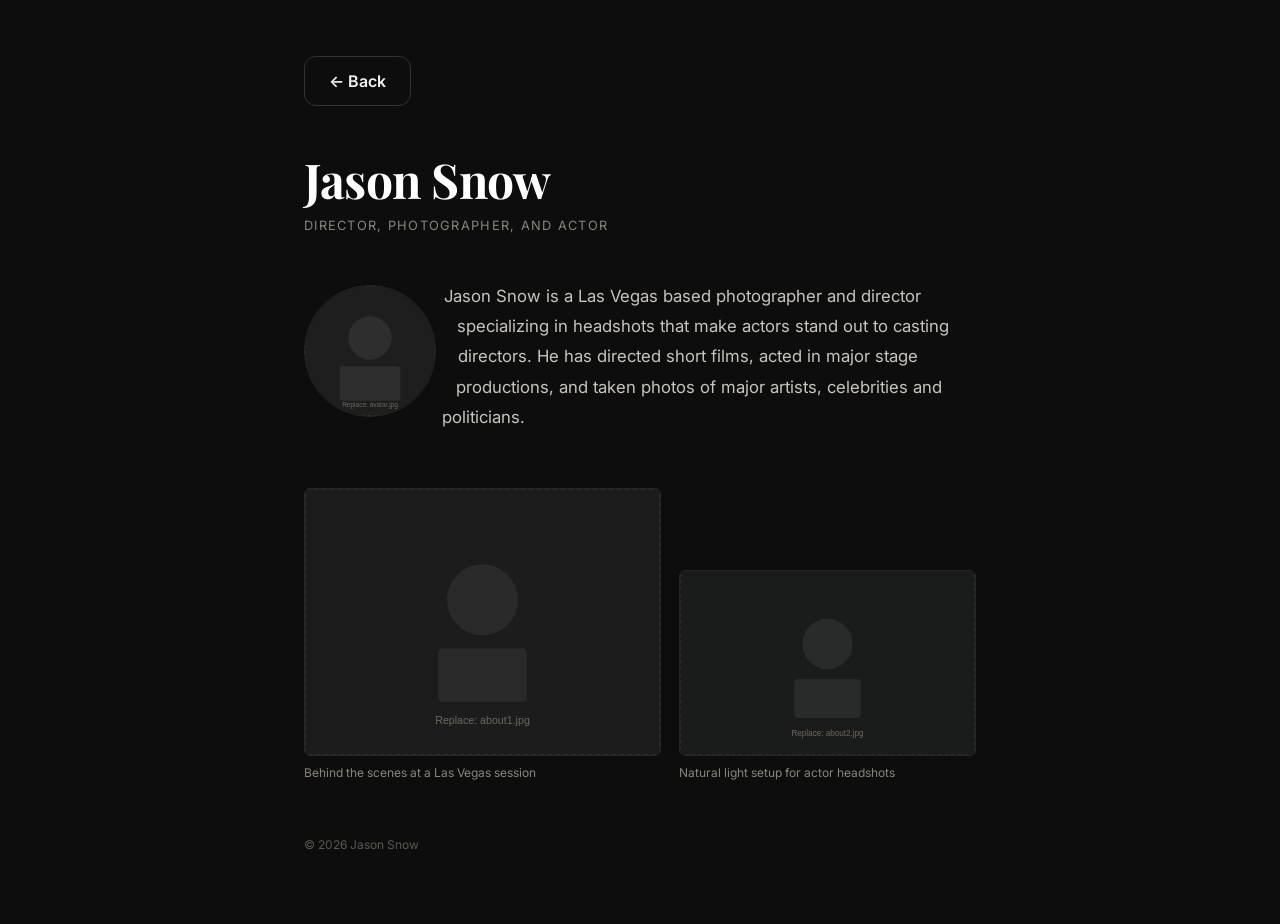
==== about.html @ 09e957f3 "Update bio copy" ====
<!DOCTYPE html>
<html lang="en">
<head>
<meta charset="UTF-8">
<meta name="viewport" content="width=device-width, initial-scale=1.0">
<title>About Jason — Las Vegas Headshot Photographer</title>
<meta name="description" content="Meet Jason Snow, a Las Vegas headshot photographer working with actors, models, and creatives. See sample work and book an actor headshot session in Las Vegas, NV.">
<meta name="keywords" content="Las Vegas headshot photographer, actor headshots Las Vegas, headshot photography Las Vegas, professional headshots Las Vegas, actor headshots Nevada, personal branding photographer Las Vegas">
<link rel="preconnect" href="https://fonts.googleapis.com">
<link rel="preconnect" href="https://fonts.gstatic.com" crossorigin>
<link href="https://fonts.googleapis.com/css2?family=Inter:wght@400;600;700;800&family=Playfair+Display:ital,wght@0,600;0,700;0,800;1,600&display=swap" rel="stylesheet">
<link rel="stylesheet" href="style.css">
</head>
<body class="about-page">

<div class="flash-overlay" id="flash-overlay"></div>
<script>
  if (sessionStorage.getItem('flashed')) {
    document.getElementById('flash-overlay').remove();
  } else {
    sessionStorage.setItem('flashed', '1');
  }
</script>

<div class="about-wrap">

  <a class="btn back-btn" href="index.html">&larr; Back</a>

  <header class="about-header">
    <h1>Jason Snow</h1>
    <p class="about-tagline">Director, Photographer, and Actor</p>
  </header>

  <!-- AVATAR + BIO: replace photos/avatar.svg with a real headshot, and swap the placeholder paragraph below.
       The avatar floats, so the bio text wraps around it. -->
  <section class="about-intro">
    <div class="avatar">
      <img src="photos/avatar.svg" alt="Jason Snow, Las Vegas photographer, director, and actor">
    </div>
    <p class="about-bio-text">
      Jason Snow is a Las Vegas based photographer and director specializing in headshots
      that make actors stand out to casting directors. He has directed short films, acted in
      major stage productions, and taken photos of major artists, celebrities and politicians.
    </p>
  </section>

  <!-- GALLERY: replace the two src attributes below with real photos (drop them in the /photos folder).
       Keep the alt text and caption descriptive — both help image search. -->
  <section class="about-gallery">
    <figure class="about-photo photo-a">
      <div class="about-photo-frame"><img src="photos/about1.svg" alt="Behind the scenes at a Las Vegas headshot session"></div>
      <figcaption class="about-caption">Behind the scenes at a Las Vegas session</figcaption>
    </figure>
    <figure class="about-photo photo-b">
      <div class="about-photo-frame"><img src="photos/about2.svg" alt="Natural light setup used for Las Vegas actor headshots"></div>
      <figcaption class="about-caption">Natural light setup for actor headshots</figcaption>
    </figure>
  </section>

  <footer class="about-footer">
    <p>&copy; <span id="year"></span> Jason Snow</p>
  </footer>

</div>

<script src="protect-images.js"></script>
<script>
  document.getElementById('year').textContent = new Date().getFullYear();
</script>
</body>
</html>
---- style.css ----
* {
  box-sizing: border-box;
}

.flash-overlay {
  position: fixed;
  inset: 0;
  background: #ffffff;
  z-index: 9999;
  pointer-events: none;
  animation: camera-flash 0.7s ease-out forwards;
}

@keyframes camera-flash {
  0% { opacity: 1; }
  12% { opacity: 1; }
  100% { opacity: 0; }
}

@media (prefers-reduced-motion: reduce) {
  .flash-overlay {
    display: none;
  }
}

@keyframes fade-slide-up {
  from { opacity: 0; transform: translateY(18px); }
  to { opacity: 1; transform: translateY(0); }
}

.lightbox {
  position: fixed;
  inset: 0;
  z-index: 9000;
  background: #0a0a0a;
  display: none;
  align-items: center;
  justify-content: center;
  padding: 88px 20px 32px;
}

.lightbox.open {
  display: flex;
  animation: lightbox-in 0.25s ease-out both;
}

@keyframes lightbox-in {
  from { opacity: 0; }
  to { opacity: 1; }
}

.lightbox-figure {
  margin: 0;
  display: flex;
  flex-direction: column;
  align-items: center;
  gap: 14px;
  max-height: 100%;
  min-height: 0;
}

.lightbox-img {
  min-height: 0;
  max-width: 100%;
  object-fit: contain;
  border-radius: 8px;
}

.lightbox-caption {
  flex: 0 0 auto;
  font-size: 0.85rem;
  letter-spacing: 0.04em;
  color: #8a8579;
  text-align: center;
}

.lightbox-close {
  position: absolute;
  top: 24px;
  left: 24px;
  padding: 14px 24px;
  font-family: inherit;
  font-size: 1rem;
  font-weight: 600;
  color: #f5f3f0;
  background: #1e1e1e;
  border: 1px solid #3d3d3d;
  border-radius: 12px;
  cursor: pointer;
  transition: background 0.2s ease, border-color 0.2s ease;
}

.lightbox-close:hover {
  background: #2a2a2a;
  border-color: #555555;
}

body.lightbox-open {
  overflow: hidden;
}

.card,
.about-wrap {
  animation: fade-slide-up 0.6s ease-out both;
}

.back-btn {
  animation: fade-slide-up 0.5s ease-out both;
  animation-delay: 0.06s;
}

.header h1,
.about-header h1 {
  animation: fade-slide-up 0.55s ease-out both;
  animation-delay: 0.12s;
}

.tagline,
.about-tagline {
  animation: fade-slide-up 0.55s ease-out both;
  animation-delay: 0.18s;
}

.photos,
.about-intro {
  animation: fade-slide-up 0.55s ease-out both;
  animation-delay: 0.26s;
}

.about-gallery {
  animation: fade-slide-up 0.55s ease-out both;
  animation-delay: 0.34s;
}

.links .btn {
  animation: fade-slide-up 0.5s ease-out both;
}

.links .btn:nth-child(1) { animation-delay: 0.34s; }
.links .btn:nth-child(2) { animation-delay: 0.4s; }
.links .btn:nth-child(3) { animation-delay: 0.46s; }

/* .btn-primary already has its own infinite marquee-glow pulse (defined below);
   combine it with the entrance animation here so one doesn't clobber the other. */
.links .btn.btn-primary {
  animation: fade-slide-up 0.5s ease-out 0.34s both, marquee-glow 3s ease-in-out 0.34s infinite;
}

@media (prefers-reduced-motion: reduce) {
  .card,
  .about-wrap,
  .back-btn,
  .header h1,
  .about-header h1,
  .tagline,
  .about-tagline,
  .photos,
  .about-intro,
  .about-gallery,
  .links .btn {
    animation: none;
  }

  .links .btn.btn-primary {
    animation: marquee-glow 3s ease-in-out infinite;
  }
}

body {
  margin: 0;
  min-height: 100vh;
  display: flex;
  align-items: center;
  justify-content: center;
  padding: 32px 16px;
  background: #0d0d0d;
  font-family: "Inter", -apple-system, BlinkMacSystemFont, "Segoe UI", Helvetica, Arial, sans-serif;
  color: #f5f3f0;
}

.card {
  width: 100%;
  max-width: 420px;
  background: #161616;
  border: 1px solid #262626;
  border-radius: 20px;
  padding: 44px 28px 32px;
  box-shadow: 0 30px 70px rgba(0,0,0,0.55);
}

.header {
  text-align: center;
  margin-bottom: 26px;
}

.header h1 {
  margin: 0 0 10px;
  font-family: "Playfair Display", Georgia, "Times New Roman", serif;
  font-size: 2.1rem;
  font-weight: 700;
  line-height: 1.12;
  letter-spacing: -0.01em;
  color: #ffffff;
}

.tagline {
  margin: 0;
  font-size: 0.82rem;
  letter-spacing: 0.08em;
  text-transform: uppercase;
  color: #8a8579;
}

.photos {
  overflow: hidden;
  margin-bottom: 30px;
  cursor: grab;
  touch-action: pan-y;
}

.photos.dragging {
  cursor: grabbing;
}

.photo-track {
  display: flex;
  gap: 10px;
  will-change: transform;
}

.photo-track.settling {
  transition: transform 0.3s cubic-bezier(0.22, 1, 0.36, 1);
}

.bio {
  margin-bottom: 30px;
}

.bio p {
  margin: 0;
  font-size: 0.95rem;
  line-height: 1.6;
  color: #c9c5bc;
}

.photo {
  flex: 0 0 calc((100% - 20px) / 3);
  aspect-ratio: 4 / 5;
  overflow: hidden;
  border-radius: 12px;
  border: 1px solid #262626;
}

.photo img {
  width: 100%;
  height: 100%;
  object-fit: cover;
  display: block;
}

.photo img,
.about-photo img,
.avatar img,
.lightbox-img {
  touch-action: pan-y;
  -webkit-user-select: none;
  user-select: none;
  -webkit-user-drag: none;
  -webkit-touch-callout: none;
}

.links {
  display: flex;
  flex-direction: column;
  gap: 12px;
}

.btn-text.copied .btn-text-label {
  color: #7fd1a3;
}

.btn {
  display: block;
  text-align: center;
  padding: 16px 20px;
  border-radius: 12px;
  text-decoration: none;
  font-weight: 600;
  font-size: 1rem;
  background: transparent;
  color: #f5f3f0;
  border: 1px solid #333333;
  transition: transform 0.08s ease, background 0.2s ease, border-color 0.2s ease;
}

.btn:hover {
  border-color: #4a4a4a;
  background: #1e1e1e;
}

.btn:active {
  transform: scale(0.98);
}

.btn-primary {
  background: #b3202f;
  border-color: #b3202f;
  color: #ffffff;
  animation: marquee-glow 3s ease-in-out infinite;
}

.btn-primary:hover {
  background: #c8283a;
  border-color: #c8283a;
}

@keyframes marquee-glow {
  0%, 100% { box-shadow: 0 0 16px rgba(255, 209, 102, 0.15), 0 0 0 rgba(0,0,0,0); }
  50% { box-shadow: 0 0 30px rgba(255, 209, 102, 0.4), 0 0 60px rgba(179, 32, 47, 0.25); }
}

.sparkle-wrap {
  position: relative;
  overflow: hidden;
}

.btn-label {
  position: relative;
  z-index: 1;
  font-weight: 800;
  letter-spacing: 0.015em;
  background-image: linear-gradient(100deg, #f0b90b 30%, #fff8dc 48%, #f0b90b 66%);
  background-size: 220% auto;
  background-position: 200% center;
  background-clip: text;
  -webkit-background-clip: text;
  -webkit-text-fill-color: transparent;
  /* Stroke is painted under the gold fill so the outline reads as a thin
     white edge instead of eating into the letterforms. */
  -webkit-text-stroke: 0.6px rgba(255, 255, 255, 0.9);
  paint-order: stroke fill;
  text-shadow: 0 1px 2px rgba(0, 0, 0, 0.3);
  animation: gold-shine 4.5s ease-in-out infinite;
}

@keyframes gold-shine {
  0% { background-position: 200% center; }
  40% { background-position: -20% center; }
  100% { background-position: -20% center; }
}

.sparkle {
  position: absolute;
  width: 14px;
  height: 14px;
  fill: #ffd166;
  pointer-events: none;
  opacity: 0;
  filter: drop-shadow(0 0 3px rgba(255, 209, 102, 0.95)) drop-shadow(0 0 7px rgba(255, 209, 102, 0.55));
}

.sparkle.silver {
  fill: #f2f2f2;
  filter: drop-shadow(0 0 3px rgba(242, 242, 242, 0.95)) drop-shadow(0 0 7px rgba(242, 242, 242, 0.5));
}

.sp-twinkle {
  animation: sparkle-twinkle 2.4s ease-in-out infinite;
}

.sw1 { top: 12%; left: 29%; width: 9px; height: 9px; animation-delay: 0.3s; }
.sw2 { top: 80%; left: 34%; width: 8px; height: 8px; animation-delay: 1.2s; }
.sw3 { top: 18%; left: 67%; width: 10px; height: 10px; animation-delay: 2s; }
.sw4 { top: 78%; left: 62%; width: 8px; height: 8px; animation-delay: 0.8s; }
.sw5 { top: 48%; left: 21%; width: 8px; height: 8px; animation-delay: 1.6s; }
.sw6 { top: 46%; left: 79%; width: 9px; height: 9px; animation-delay: 2.4s; }

@keyframes sparkle-twinkle {
  0%, 100% { opacity: 0; transform: scale(0.3) rotate(0deg); }
  50% { opacity: 1; transform: scale(1) rotate(90deg); }
}

.footer {
  text-align: center;
  margin-top: 28px;
}

.footer p {
  margin: 0;
  font-size: 0.75rem;
  color: #5c584f;
}

/* --- About page: editorial layout, distinct from the card/link-hub home page --- */

body.about-page {
  display: block;
  padding: 0;
}

.about-wrap {
  max-width: 720px;
  margin: 0 auto;
  padding: 56px 24px 72px;
}

.back-btn {
  display: inline-block;
  width: auto;
  margin-bottom: 48px;
  padding: 14px 24px;
}

.about-header {
  margin-bottom: 48px;
}

.about-header h1 {
  margin: 0 0 12px;
  font-family: "Playfair Display", Georgia, "Times New Roman", serif;
  font-size: 3rem;
  font-weight: 700;
  line-height: 1.08;
  letter-spacing: -0.01em;
  color: #ffffff;
}

.about-tagline {
  margin: 0;
  font-size: 0.8rem;
  letter-spacing: 0.1em;
  text-transform: uppercase;
  color: #8a8579;
}

.about-intro {
  margin-bottom: 56px;
}

/* Float rather than flex so the bio copy wraps around the portrait. */
.avatar {
  float: left;
  width: 132px;
  height: 132px;
  margin: 4px 24px 12px 0;
  border-radius: 50%;
  overflow: hidden;
  border: 1px solid #262626;
  shape-outside: circle(50%);
}

.about-intro::after {
  content: "";
  display: block;
  clear: both;
}

.avatar img {
  width: 100%;
  height: 100%;
  object-fit: cover;
  display: block;
}

.about-bio-text {
  margin: 0;
  font-size: 1.05rem;
  line-height: 1.8;
  color: #c9c5bc;
}

.about-gallery {
  display: grid;
  grid-template-columns: 1.2fr 1fr;
  gap: 18px;
  margin-bottom: 56px;
  align-items: end;
}

.about-photo {
  margin: 0;
}

.about-photo-frame {
  overflow: hidden;
  border-radius: 6px;
  border: 1px solid #262626;
}

.about-photo.photo-a .about-photo-frame {
  aspect-ratio: 4 / 3;
}

.about-photo.photo-b .about-photo-frame {
  aspect-ratio: 16 / 10;
}

.about-caption {
  margin-top: 9px;
  font-size: 0.75rem;
  line-height: 1.4;
  color: #8a8579;
}

.about-photo img {
  width: 100%;
  height: 100%;
  object-fit: cover;
  display: block;
}

.about-footer p {
  margin: 0;
  font-size: 0.75rem;
  color: #5c584f;
}

/* Stack the gallery and let each photo run full width rather than holding a
   two-column grid on narrow screens. */
@media (max-width: 700px) {
  .about-gallery {
    display: flex;
    flex-direction: column;
    gap: 28px;
  }

  .about-photo.photo-a .about-photo-frame,
  .about-photo.photo-b .about-photo-frame {
    aspect-ratio: 3 / 2;
  }
}

@media (max-width: 480px) {
  .avatar {
    width: 104px;
    height: 104px;
    margin: 2px 18px 8px 0;
  }

  .about-bio-text {
    font-size: 1rem;
  }
}
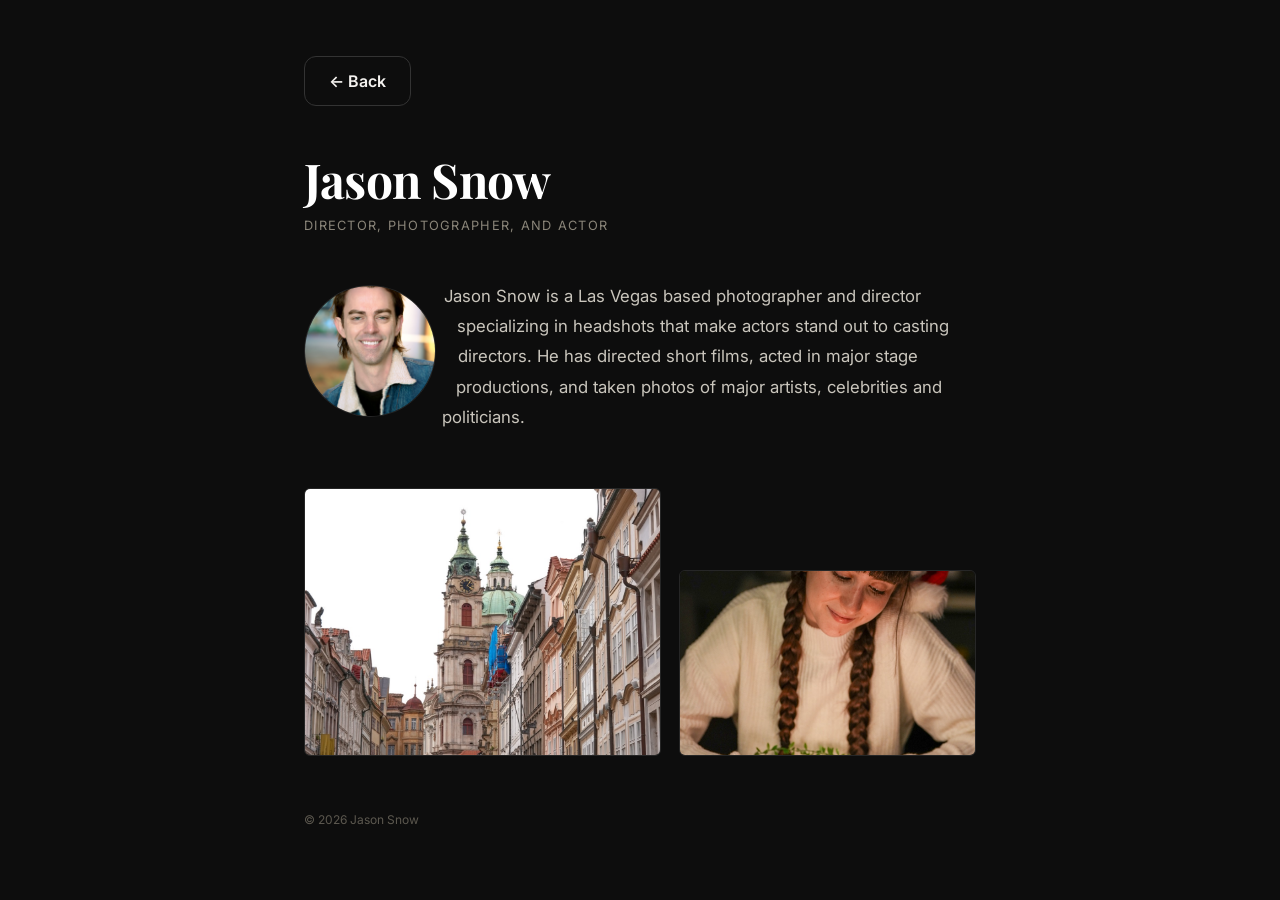
==== commit 5bc13495: "Add About page photos: real portrait + range examples; fix optimizer to never overwrite stored origi" ====
--- a/about.html
+++ b/about.html
@@ -35,7 +35,7 @@
        The avatar floats, so the bio text wraps around it. -->
   <section class="about-intro">
     <div class="avatar">
-      <img src="photos/avatar.svg" alt="Jason Snow, Las Vegas photographer, director, and actor">
+      <img src="photos/jason-snow-las-vegas-photographer.jpg" alt="Jason Snow, Las Vegas photographer, director, and actor">
     </div>
     <p class="about-bio-text">
       Jason Snow is a Las Vegas based photographer and director specializing in headshots
@@ -44,16 +44,14 @@
     </p>
   </section>
 
-  <!-- GALLERY: replace the two src attributes below with real photos (drop them in the /photos folder).
-       Keep the alt text and caption descriptive — both help image search. -->
+  <!-- GALLERY: shows range beyond headshots. Captions intentionally left blank —
+       add a <figcaption class="about-caption">...</figcaption> under either image if wanted. -->
   <section class="about-gallery">
     <figure class="about-photo photo-a">
-      <div class="about-photo-frame"><img src="photos/about1.svg" alt="Behind the scenes at a Las Vegas headshot session"></div>
-      <figcaption class="about-caption">Behind the scenes at a Las Vegas session</figcaption>
+      <div class="about-photo-frame"><img src="photos/travel-photography-prague-street.jpg" alt="Travel photography by Jason Snow, a street scene in Prague"></div>
     </figure>
     <figure class="about-photo photo-b">
-      <div class="about-photo-frame"><img src="photos/about2.svg" alt="Natural light setup used for Las Vegas actor headshots"></div>
-      <figcaption class="about-caption">Natural light setup for actor headshots</figcaption>
+      <div class="about-photo-frame"><img src="photos/lifestyle-product-photography.jpg" alt="Lifestyle and product photography by Jason Snow, holiday themed"></div>
     </figure>
   </section>
 
--- a/style.css
+++ b/style.css
@@ -209,6 +209,50 @@
   letter-spacing: 0.08em;
   text-transform: uppercase;
   color: #8a8579;
+}
+
+/* Small rotating quotes tucked under the tagline. Fixed height so swapping
+   between quotes of different lengths never shifts the layout below. */
+.testimonials {
+  position: relative;
+  height: 52px;
+  margin: -8px 0 24px;
+}
+
+.quote {
+  position: absolute;
+  inset: 0;
+  margin: 0;
+  display: flex;
+  flex-direction: column;
+  align-items: center;
+  justify-content: center;
+  gap: 5px;
+  text-align: center;
+  opacity: 0;
+  transition: opacity 0.7s ease;
+  pointer-events: none;
+}
+
+.quote.is-active {
+  opacity: 1;
+}
+
+.quote p {
+  margin: 0;
+  font-family: "Playfair Display", Georgia, serif;
+  font-style: italic;
+  font-size: 0.92rem;
+  line-height: 1.35;
+  color: #d8d3c8;
+}
+
+.quote cite {
+  font-style: normal;
+  font-size: 0.63rem;
+  letter-spacing: 0.14em;
+  text-transform: uppercase;
+  color: #7d7768;
 }
 
 .photos {
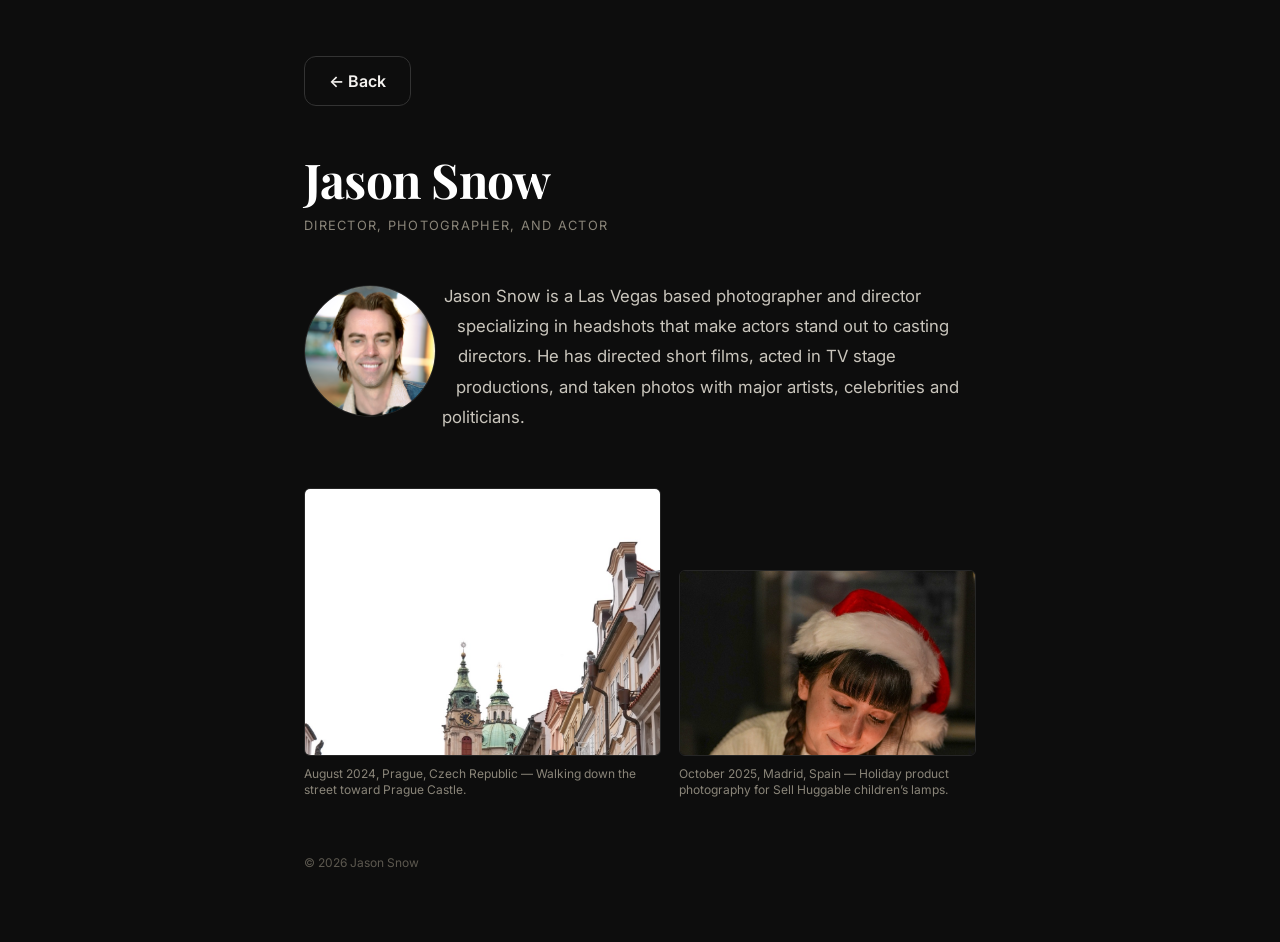
==== commit 8a68a1cb: "Update about.html Updated changes to the about me that needed to happen." ====
--- a/about.html
+++ b/about.html
@@ -3,17 +3,25 @@
 <head>
 <meta charset="UTF-8">
 <meta name="viewport" content="width=device-width, initial-scale=1.0">
+
 <title>About Jason — Las Vegas Headshot Photographer</title>
+
 <meta name="description" content="Meet Jason Snow, a Las Vegas headshot photographer working with actors, models, and creatives. See sample work and book an actor headshot session in Las Vegas, NV.">
+
 <meta name="keywords" content="Las Vegas headshot photographer, actor headshots Las Vegas, headshot photography Las Vegas, professional headshots Las Vegas, actor headshots Nevada, personal branding photographer Las Vegas">
+
 <link rel="preconnect" href="https://fonts.googleapis.com">
 <link rel="preconnect" href="https://fonts.gstatic.com" crossorigin>
+
 <link href="https://fonts.googleapis.com/css2?family=Inter:wght@400;600;700;800&family=Playfair+Display:ital,wght@0,600;0,700;0,800;1,600&display=swap" rel="stylesheet">
+
 <link rel="stylesheet" href="style.css">
 </head>
+
 <body class="about-page">
 
 <div class="flash-overlay" id="flash-overlay"></div>
+
 <script>
   if (sessionStorage.getItem('flashed')) {
     document.getElementById('flash-overlay').remove();
@@ -31,28 +39,72 @@
     <p class="about-tagline">Director, Photographer, and Actor</p>
   </header>
 
-  <!-- AVATAR + BIO: replace photos/avatar.svg with a real headshot, and swap the placeholder paragraph below.
-       The avatar floats, so the bio text wraps around it. -->
   <section class="about-intro">
+
     <div class="avatar">
-      <img src="photos/jason-snow-las-vegas-photographer.jpg" alt="Jason Snow, Las Vegas photographer, director, and actor">
+      <img
+        src="photos/jason-snow-las-vegas-photographer.jpg"
+        alt="Jason Snow, Las Vegas photographer, director, and actor"
+        style="width: 100%; height: 100%; object-fit: cover; object-position: center 15%;"
+      >
     </div>
+
     <p class="about-bio-text">
       Jason Snow is a Las Vegas based photographer and director specializing in headshots
       that make actors stand out to casting directors. He has directed short films, acted in
-      major stage productions, and taken photos of major artists, celebrities and politicians.
+      TV stage productions, and taken photos with major artists, celebrities and politicians.
     </p>
+
   </section>
 
-  <!-- GALLERY: shows range beyond headshots. Captions intentionally left blank —
-       add a <figcaption class="about-caption">...</figcaption> under either image if wanted. -->
   <section class="about-gallery">
-    <figure class="about-photo photo-a">
-      <div class="about-photo-frame"><img src="photos/travel-photography-prague-street.jpg" alt="Travel photography by Jason Snow, a street scene in Prague"></div>
+
+    <figure
+      class="about-photo photo-a"
+      style="height: auto !important; overflow: visible !important;"
+    >
+      <div
+        class="about-photo-frame"
+        style="height: auto !important;"
+      >
+        <img
+          src="photos/travel-photography-prague-street.jpg"
+          alt="Street photography in Prague, Czech Republic"
+          style="display: block; width: 100%; height: auto !important; object-fit: contain !important;"
+        >
+      </div>
+
+      <figcaption
+        class="about-caption"
+        style="display: block !important; visibility: visible !important; opacity: 1 !important; margin-top: 10px;"
+      >
+        August 2024, Prague, Czech Republic &mdash; Walking down the street toward Prague Castle.
+      </figcaption>
     </figure>
-    <figure class="about-photo photo-b">
-      <div class="about-photo-frame"><img src="photos/lifestyle-product-photography.jpg" alt="Lifestyle and product photography by Jason Snow, holiday themed"></div>
+
+    <figure
+      class="about-photo photo-b"
+      style="height: auto !important; overflow: visible !important;"
+    >
+      <div
+        class="about-photo-frame"
+        style="height: auto !important;"
+      >
+        <img
+          src="photos/lifestyle-product-photography.jpg"
+          alt="Lifestyle product photography for children's lamps"
+          style="display: block; width: 100%; height: auto !important; object-fit: contain !important;"
+        >
+      </div>
+
+      <figcaption
+        class="about-caption"
+        style="display: block !important; visibility: visible !important; opacity: 1 !important; margin-top: 10px;"
+      >
+        October 2025, Madrid, Spain &mdash; Holiday product photography for Sell Huggable children&rsquo;s lamps.
+      </figcaption>
     </figure>
+
   </section>
 
   <footer class="about-footer">
@@ -62,8 +114,10 @@
 </div>
 
 <script src="protect-images.js"></script>
+
 <script>
   document.getElementById('year').textContent = new Date().getFullYear();
 </script>
+
 </body>
 </html>
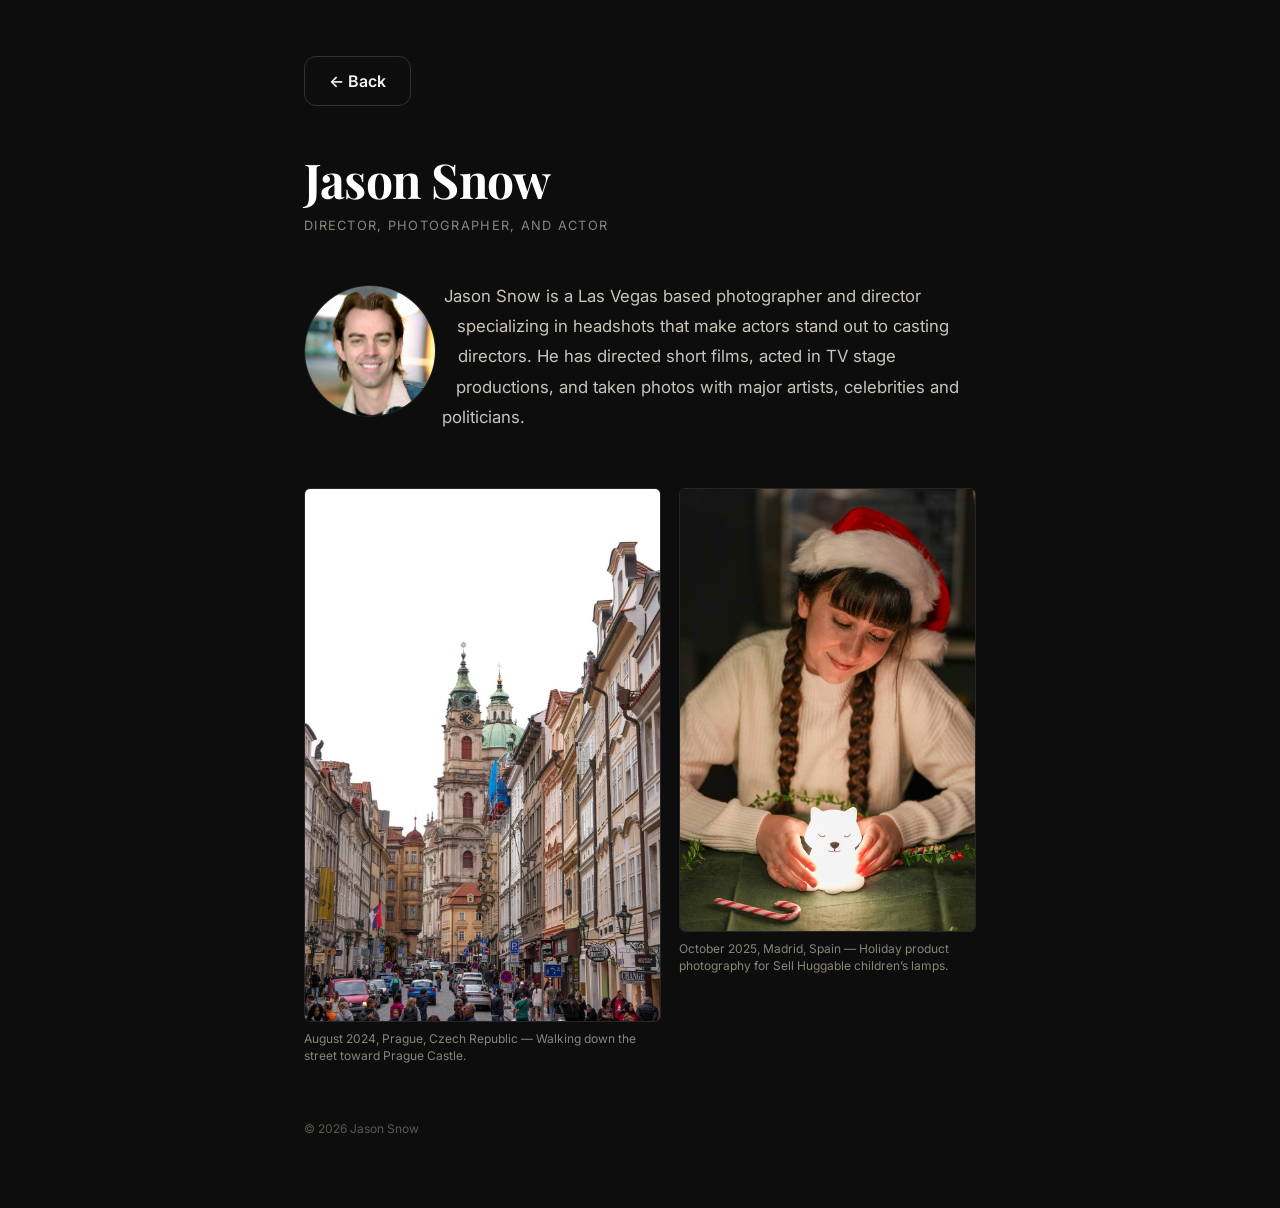
==== commit 0e1569f2: "Fix lightbox: was scoped to .card instead of the viewport due to a transformed ancestor; also update" ====
--- a/about.html
+++ b/about.html
@@ -42,11 +42,7 @@
   <section class="about-intro">
 
     <div class="avatar">
-      <img
-        src="photos/jason-snow-las-vegas-photographer.jpg"
-        alt="Jason Snow, Las Vegas photographer, director, and actor"
-        style="width: 100%; height: 100%; object-fit: cover; object-position: center 15%;"
-      >
+      <img src="photos/jason-snow-las-vegas-photographer.jpg" alt="Jason Snow, Las Vegas photographer, director, and actor">
     </div>
 
     <p class="about-bio-text">
@@ -59,50 +55,18 @@
 
   <section class="about-gallery">
 
-    <figure
-      class="about-photo photo-a"
-      style="height: auto !important; overflow: visible !important;"
-    >
-      <div
-        class="about-photo-frame"
-        style="height: auto !important;"
-      >
-        <img
-          src="photos/travel-photography-prague-street.jpg"
-          alt="Street photography in Prague, Czech Republic"
-          style="display: block; width: 100%; height: auto !important; object-fit: contain !important;"
-        >
+    <figure class="about-photo photo-a">
+      <div class="about-photo-frame">
+        <img src="photos/travel-photography-prague-street.jpg" alt="Street photography in Prague, Czech Republic">
       </div>
-
-      <figcaption
-        class="about-caption"
-        style="display: block !important; visibility: visible !important; opacity: 1 !important; margin-top: 10px;"
-      >
-        August 2024, Prague, Czech Republic &mdash; Walking down the street toward Prague Castle.
-      </figcaption>
+      <figcaption class="about-caption">August 2024, Prague, Czech Republic &mdash; Walking down the street toward Prague Castle.</figcaption>
     </figure>
 
-    <figure
-      class="about-photo photo-b"
-      style="height: auto !important; overflow: visible !important;"
-    >
-      <div
-        class="about-photo-frame"
-        style="height: auto !important;"
-      >
-        <img
-          src="photos/lifestyle-product-photography.jpg"
-          alt="Lifestyle product photography for children's lamps"
-          style="display: block; width: 100%; height: auto !important; object-fit: contain !important;"
-        >
+    <figure class="about-photo photo-b">
+      <div class="about-photo-frame">
+        <img src="photos/lifestyle-product-photography.jpg" alt="Lifestyle product photography for children's lamps">
       </div>
-
-      <figcaption
-        class="about-caption"
-        style="display: block !important; visibility: visible !important; opacity: 1 !important; margin-top: 10px;"
-      >
-        October 2025, Madrid, Spain &mdash; Holiday product photography for Sell Huggable children&rsquo;s lamps.
-      </figcaption>
+      <figcaption class="about-caption">October 2025, Madrid, Spain &mdash; Holiday product photography for Sell Huggable children&rsquo;s lamps.</figcaption>
     </figure>
 
   </section>
--- a/style.css
+++ b/style.css
@@ -28,25 +28,37 @@
   to { opacity: 1; transform: translateY(0); }
 }
 
+/* The lightbox itself is the scroll container — .lightbox-scroll centers its
+   content using min-height (not height), which is what lets a photo taller
+   than the viewport still scroll into view instead of being stuck centered
+   with its top half inaccessible (a classic flexbox-centering trap). */
 .lightbox {
   position: fixed;
   inset: 0;
   z-index: 9000;
   background: #0a0a0a;
   display: none;
-  align-items: center;
-  justify-content: center;
-  padding: 88px 20px 32px;
+  overflow-y: auto;
+  -webkit-overflow-scrolling: touch;
 }
 
 .lightbox.open {
-  display: flex;
+  display: block;
   animation: lightbox-in 0.25s ease-out both;
 }
 
 @keyframes lightbox-in {
   from { opacity: 0; }
   to { opacity: 1; }
+}
+
+.lightbox-scroll {
+  min-height: 100%;
+  display: flex;
+  align-items: center;
+  justify-content: center;
+  padding: 84px 20px 40px;
+  box-sizing: border-box;
 }
 
 .lightbox-figure {
@@ -55,19 +67,17 @@
   flex-direction: column;
   align-items: center;
   gap: 14px;
-  max-height: 100%;
-  min-height: 0;
 }
 
 .lightbox-img {
-  min-height: 0;
+  display: block;
   max-width: 100%;
+  max-height: calc(100vh - 140px);
   object-fit: contain;
   border-radius: 8px;
 }
 
 .lightbox-caption {
-  flex: 0 0 auto;
   font-size: 0.85rem;
   letter-spacing: 0.04em;
   color: #8a8579;
@@ -75,9 +85,10 @@
 }
 
 .lightbox-close {
-  position: absolute;
+  position: fixed;
   top: 24px;
   left: 24px;
+  z-index: 1;
   padding: 14px 24px;
   font-family: inherit;
   font-size: 1rem;
@@ -184,7 +195,7 @@
   background: #161616;
   border: 1px solid #262626;
   border-radius: 20px;
-  padding: 44px 28px 32px;
+  padding: 30px 28px 32px;
   box-shadow: 0 30px 70px rgba(0,0,0,0.55);
 }
 
@@ -503,6 +514,7 @@
   width: 100%;
   height: 100%;
   object-fit: cover;
+  object-position: center 15%;
   display: block;
 }
 
@@ -518,25 +530,20 @@
   grid-template-columns: 1.2fr 1fr;
   gap: 18px;
   margin-bottom: 56px;
-  align-items: end;
+  align-items: start;
 }
 
 .about-photo {
   margin: 0;
 }
 
+/* No forced aspect-ratio or object-fit:cover here on purpose — these are
+   portrait photos, and cropping them to a landscape box chopped off the
+   subject. Each image renders at its own natural proportions instead. */
 .about-photo-frame {
   overflow: hidden;
   border-radius: 6px;
   border: 1px solid #262626;
-}
-
-.about-photo.photo-a .about-photo-frame {
-  aspect-ratio: 4 / 3;
-}
-
-.about-photo.photo-b .about-photo-frame {
-  aspect-ratio: 16 / 10;
 }
 
 .about-caption {
@@ -547,10 +554,9 @@
 }
 
 .about-photo img {
+  display: block;
   width: 100%;
-  height: 100%;
-  object-fit: cover;
-  display: block;
+  height: auto;
 }
 
 .about-footer p {
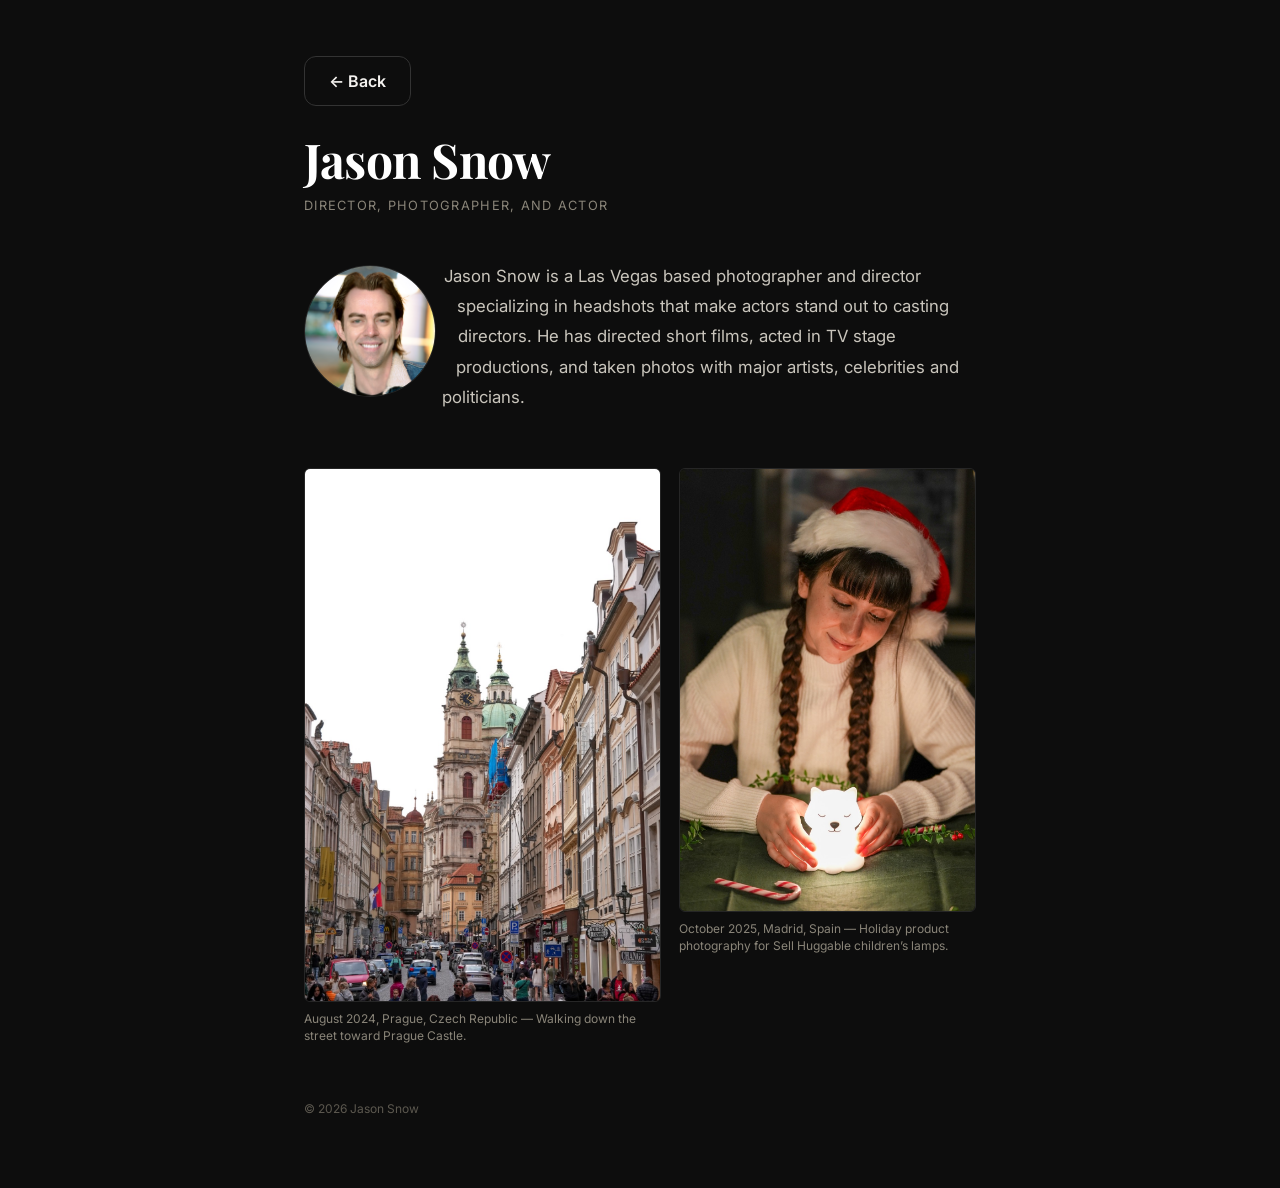
==== commit 634d429d: "SEO pass: sitemap, robots.txt, structured data, canonical tags, lazy-loading; slider edge fade; tigh" ====
--- a/about.html
+++ b/about.html
@@ -9,6 +9,24 @@
 <meta name="description" content="Meet Jason Snow, a Las Vegas headshot photographer working with actors, models, and creatives. See sample work and book an actor headshot session in Las Vegas, NV.">
 
 <meta name="keywords" content="Las Vegas headshot photographer, actor headshots Las Vegas, headshot photography Las Vegas, professional headshots Las Vegas, actor headshots Nevada, personal branding photographer Las Vegas">
+<link rel="canonical" href="https://realjsnow.com/about.html">
+
+<meta property="og:type" content="website">
+<meta property="og:url" content="https://realjsnow.com/about.html">
+<meta property="og:title" content="About Jason Snow — Las Vegas Headshot Photographer">
+<meta property="og:description" content="Meet Jason Snow, a Las Vegas headshot photographer working with actors, models, and creatives.">
+<meta property="og:image" content="https://realjsnow.com/photos/og-share-image.jpg">
+<meta property="og:image:width" content="1200">
+<meta property="og:image:height" content="798">
+<meta name="twitter:card" content="summary_large_image">
+<meta name="twitter:title" content="About Jason Snow — Las Vegas Headshot Photographer">
+<meta name="twitter:description" content="Meet Jason Snow, a Las Vegas headshot photographer working with actors, models, and creatives.">
+<meta name="twitter:image" content="https://realjsnow.com/photos/og-share-image.jpg">
+
+<link rel="icon" type="image/png" sizes="32x32" href="favicon-32.png">
+<link rel="icon" type="image/png" sizes="16x16" href="favicon-16.png">
+<link rel="icon" type="image/png" href="favicon.png">
+<link rel="apple-touch-icon" sizes="180x180" href="apple-touch-icon.png">
 
 <link rel="preconnect" href="https://fonts.googleapis.com">
 <link rel="preconnect" href="https://fonts.gstatic.com" crossorigin>
@@ -16,6 +34,26 @@
 <link href="https://fonts.googleapis.com/css2?family=Inter:wght@400;600;700;800&family=Playfair+Display:ital,wght@0,600;0,700;0,800;1,600&display=swap" rel="stylesheet">
 
 <link rel="stylesheet" href="style.css">
+
+<script type="application/ld+json">
+{
+  "@context": "https://schema.org",
+  "@type": "Person",
+  "name": "Jason Snow",
+  "url": "https://realjsnow.com/about.html",
+  "image": "https://realjsnow.com/photos/jason-snow-las-vegas-photographer.jpg",
+  "jobTitle": "Photographer",
+  "description": "Las Vegas based photographer and director specializing in headshots that make actors stand out to casting directors.",
+  "worksFor": {
+    "@type": "LocalBusiness",
+    "name": "Jason Snow Photography"
+  },
+  "homeLocation": {
+    "@type": "City",
+    "name": "Las Vegas"
+  }
+}
+</script>
 </head>
 
 <body class="about-page">
@@ -57,14 +95,14 @@
 
     <figure class="about-photo photo-a">
       <div class="about-photo-frame">
-        <img src="photos/travel-photography-prague-street.jpg" alt="Street photography in Prague, Czech Republic">
+        <img src="photos/travel-photography-prague-street.jpg" loading="lazy" decoding="async" alt="Street photography in Prague, Czech Republic">
       </div>
       <figcaption class="about-caption">August 2024, Prague, Czech Republic &mdash; Walking down the street toward Prague Castle.</figcaption>
     </figure>
 
     <figure class="about-photo photo-b">
       <div class="about-photo-frame">
-        <img src="photos/lifestyle-product-photography.jpg" alt="Lifestyle product photography for children's lamps">
+        <img src="photos/lifestyle-product-photography.jpg" loading="lazy" decoding="async" alt="Lifestyle product photography for children's lamps">
       </div>
       <figcaption class="about-caption">October 2025, Madrid, Spain &mdash; Holiday product photography for Sell Huggable children&rsquo;s lamps.</figcaption>
     </figure>
--- a/style.css
+++ b/style.css
@@ -106,6 +106,54 @@
   border-color: #555555;
 }
 
+.lightbox-nav {
+  position: fixed;
+  top: 50%;
+  transform: translateY(-50%);
+  z-index: 1;
+  width: 48px;
+  height: 48px;
+  display: flex;
+  align-items: center;
+  justify-content: center;
+  font-size: 1.1rem;
+  color: #f5f3f0;
+  background: #1e1e1e;
+  border: 1px solid #3d3d3d;
+  border-radius: 50%;
+  cursor: pointer;
+  transition: background 0.2s ease, border-color 0.2s ease;
+}
+
+.lightbox-nav:hover {
+  background: #2a2a2a;
+  border-color: #555555;
+}
+
+.lightbox-prev {
+  left: 16px;
+}
+
+.lightbox-next {
+  right: 16px;
+}
+
+@media (max-width: 560px) {
+  .lightbox-nav {
+    width: 40px;
+    height: 40px;
+    font-size: 0.95rem;
+  }
+
+  .lightbox-prev {
+    left: 8px;
+  }
+
+  .lightbox-next {
+    right: 8px;
+  }
+}
+
 body.lightbox-open {
   overflow: hidden;
 }
@@ -207,9 +255,9 @@
 .header h1 {
   margin: 0 0 10px;
   font-family: "Playfair Display", Georgia, "Times New Roman", serif;
-  font-size: 2.1rem;
+  font-size: clamp(1.55rem, 6.5vw, 2.1rem);
   font-weight: 700;
-  line-height: 1.12;
+  line-height: 1.15;
   letter-spacing: -0.01em;
   color: #ffffff;
 }
@@ -226,8 +274,8 @@
    between quotes of different lengths never shifts the layout below. */
 .testimonials {
   position: relative;
-  height: 52px;
-  margin: -8px 0 24px;
+  height: 72px;
+  margin: -8px 0 20px;
 }
 
 .quote {
@@ -253,17 +301,17 @@
   margin: 0;
   font-family: "Playfair Display", Georgia, serif;
   font-style: italic;
-  font-size: 0.92rem;
-  line-height: 1.35;
-  color: #d8d3c8;
+  font-size: 1rem;
+  line-height: 1.45;
+  color: #efece3;
 }
 
 .quote cite {
   font-style: normal;
-  font-size: 0.63rem;
+  font-size: 0.66rem;
   letter-spacing: 0.14em;
   text-transform: uppercase;
-  color: #7d7768;
+  color: #a49b87;
 }
 
 .photos {
@@ -271,6 +319,8 @@
   margin-bottom: 30px;
   cursor: grab;
   touch-action: pan-y;
+  -webkit-mask-image: linear-gradient(to right, transparent 0, #000 28px, #000 calc(100% - 28px), transparent 100%);
+  mask-image: linear-gradient(to right, transparent 0, #000 28px, #000 calc(100% - 28px), transparent 100%);
 }
 
 .photos.dragging {
@@ -384,7 +434,7 @@
   z-index: 1;
   font-weight: 800;
   letter-spacing: 0.015em;
-  background-image: linear-gradient(100deg, #f0b90b 30%, #fff8dc 48%, #f0b90b 66%);
+  background-image: linear-gradient(100deg, #f7cc4d 30%, #fff8dc 48%, #f7cc4d 66%);
   background-size: 220% auto;
   background-position: 200% center;
   background-clip: text;
@@ -462,7 +512,7 @@
 .back-btn {
   display: inline-block;
   width: auto;
-  margin-bottom: 48px;
+  margin-bottom: 28px;
   padding: 14px 24px;
 }
 
@@ -573,11 +623,6 @@
     flex-direction: column;
     gap: 28px;
   }
-
-  .about-photo.photo-a .about-photo-frame,
-  .about-photo.photo-b .about-photo-frame {
-    aspect-ratio: 3 / 2;
-  }
 }
 
 @media (max-width: 480px) {
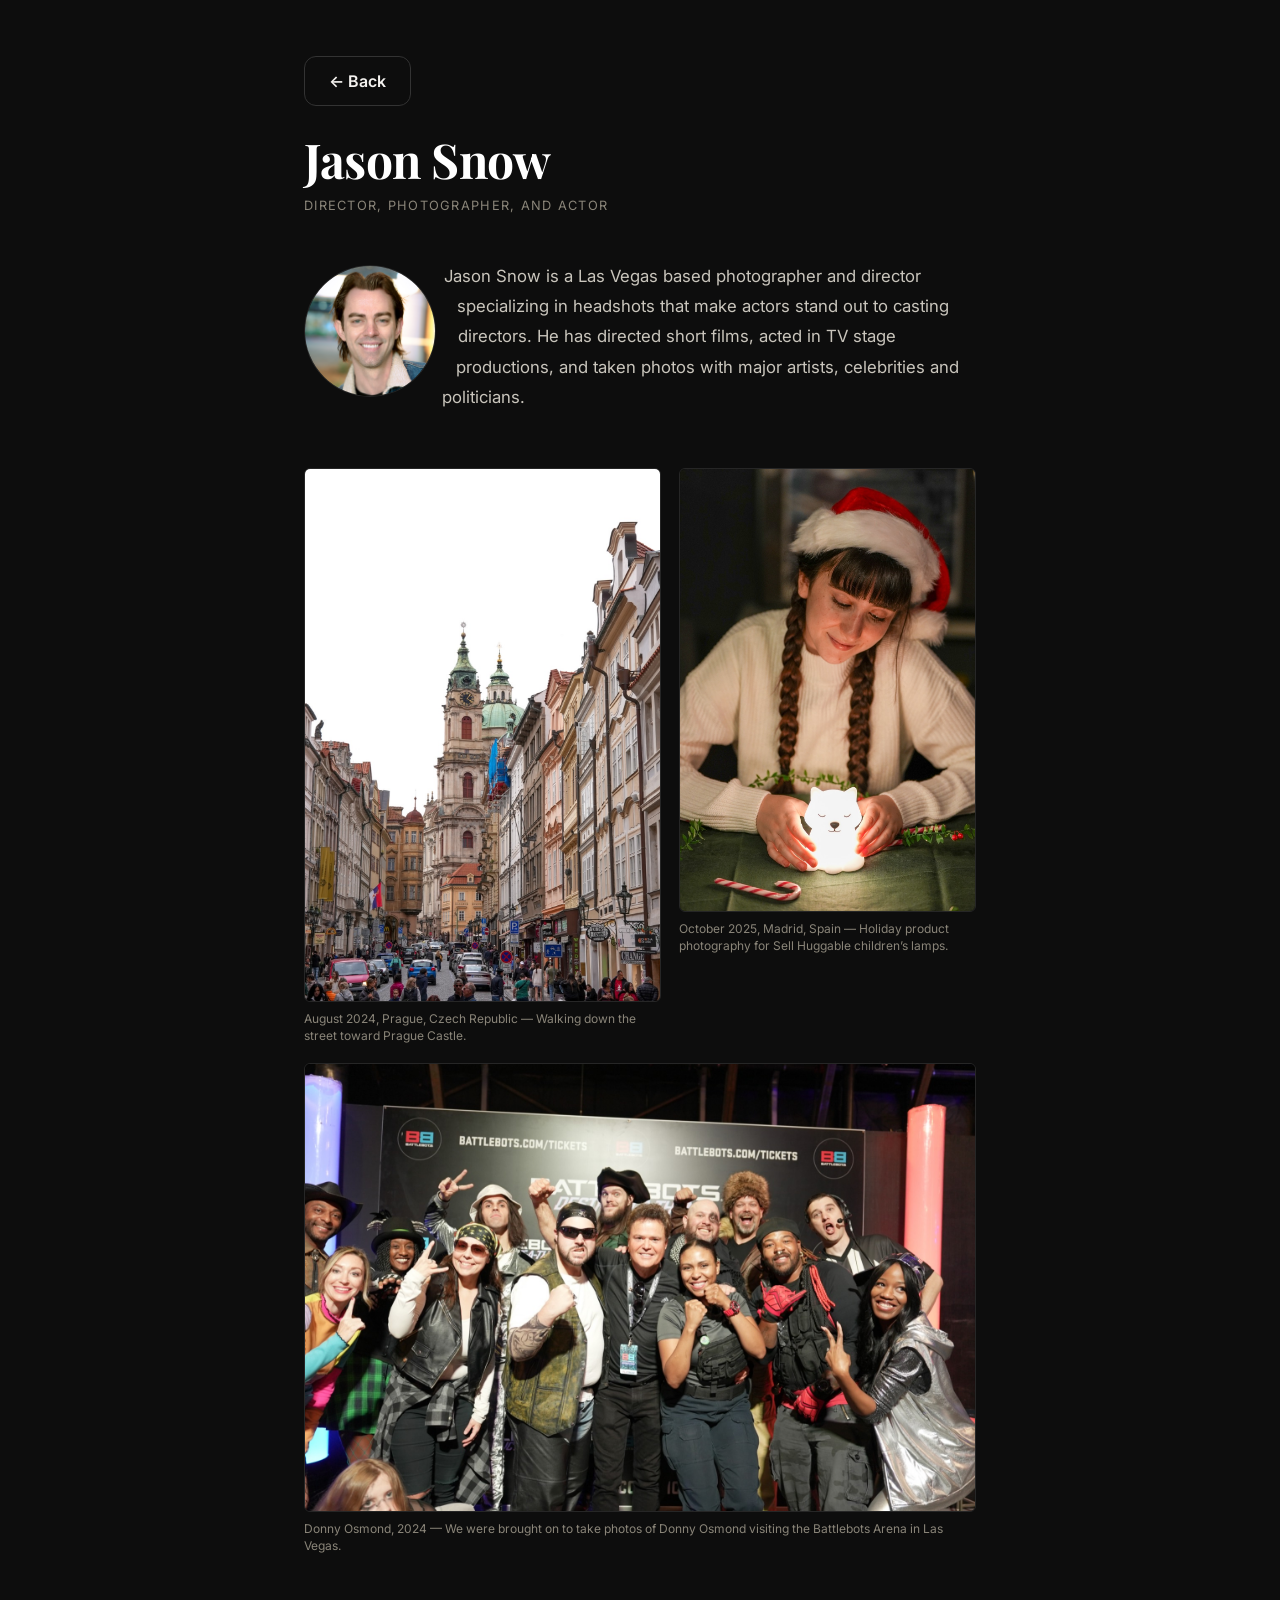
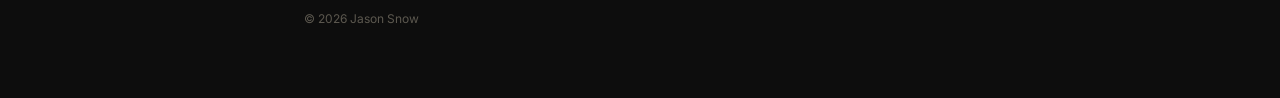
==== commit 5f842204: "Add Donny Osmond/BattleBots photo to About page, fix tagline and header line breaks, lighten gold te" ====
--- a/about.html
+++ b/about.html
@@ -107,6 +107,13 @@
       <figcaption class="about-caption">October 2025, Madrid, Spain &mdash; Holiday product photography for Sell Huggable children&rsquo;s lamps.</figcaption>
     </figure>
 
+    <figure class="about-photo photo-c">
+      <div class="about-photo-frame">
+        <img src="photos/donny-osmond-battlebots-las-vegas.jpg" loading="lazy" decoding="async" alt="Donny Osmond with the crew at the BattleBots Arena in Las Vegas">
+      </div>
+      <figcaption class="about-caption">Donny Osmond, 2024 &mdash; We were brought on to take photos of Donny Osmond visiting the Battlebots Arena in Las Vegas.</figcaption>
+    </figure>
+
   </section>
 
   <footer class="about-footer">
--- a/style.css
+++ b/style.css
@@ -237,6 +237,61 @@
   color: #f5f3f0;
 }
 
+/* Home page only: soft grey bokeh, pure CSS (radial-gradient blobs + a single
+   blur filter) — no photo to decode, so this costs nothing at load time.
+   Toned down to greys rather than white so it stays in the background. */
+body:not(.about-page)::before {
+  content: "";
+  position: fixed;
+  inset: -80px;
+  z-index: -1;
+  pointer-events: none;
+  background-repeat: no-repeat;
+  background-image:
+    radial-gradient(circle, rgba(190, 190, 190, 0.48) 0%, transparent 70%),
+    radial-gradient(circle, rgba(160, 160, 160, 0.40) 0%, transparent 70%),
+    radial-gradient(circle, rgba(150, 150, 150, 0.38) 0%, transparent 70%),
+    radial-gradient(circle, rgba(200, 200, 200, 0.44) 0%, transparent 70%),
+    radial-gradient(circle, rgba(140, 140, 140, 0.34) 0%, transparent 70%),
+    radial-gradient(circle, rgba(175, 175, 175, 0.46) 0%, transparent 70%),
+    radial-gradient(circle, rgba(155, 155, 155, 0.32) 0%, transparent 70%),
+    radial-gradient(circle, rgba(210, 210, 210, 0.36) 0%, transparent 70%),
+    radial-gradient(circle, rgba(165, 165, 165, 0.30) 0%, transparent 70%),
+    radial-gradient(circle, rgba(185, 185, 185, 0.34) 0%, transparent 70%);
+  background-size:
+    280px 280px, 190px 190px, 320px 320px, 160px 160px, 240px 240px,
+    130px 130px, 200px 200px, 110px 110px, 260px 260px, 150px 150px;
+  background-position:
+    12% 18%, 78% 12%, 48% 58%, 22% 78%, 86% 68%,
+    60% 28%, 34% 88%, 6% 52%, 94% 38%, 44% 8%;
+  filter: blur(32px);
+  animation: bokeh-drift 40s ease-in-out infinite alternate;
+}
+
+@keyframes bokeh-drift {
+  0% {
+    background-position:
+      12% 18%, 78% 12%, 48% 58%, 22% 78%, 86% 68%,
+      60% 28%, 34% 88%, 6% 52%, 94% 38%, 44% 8%;
+  }
+  50% {
+    background-position:
+      18% 26%, 70% 20%, 54% 50%, 28% 70%, 78% 76%,
+      53% 36%, 40% 80%, 12% 46%, 88% 44%, 38% 14%;
+  }
+  100% {
+    background-position:
+      8% 12%, 84% 14%, 42% 64%, 17% 84%, 92% 60%,
+      66% 22%, 28% 94%, 2% 58%, 98% 32%, 50% 4%;
+  }
+}
+
+@media (prefers-reduced-motion: reduce) {
+  body:not(.about-page)::before {
+    animation: none;
+  }
+}
+
 .card {
   width: 100%;
   max-width: 420px;
@@ -434,7 +489,7 @@
   z-index: 1;
   font-weight: 800;
   letter-spacing: 0.015em;
-  background-image: linear-gradient(100deg, #f7cc4d 30%, #fff8dc 48%, #f7cc4d 66%);
+  background-image: linear-gradient(100deg, #ffe7a9 30%, #fffbf0 48%, #ffe7a9 66%);
   background-size: 220% auto;
   background-position: 200% center;
   background-clip: text;
@@ -587,6 +642,12 @@
   margin: 0;
 }
 
+/* Landscape feature photo runs full width below the two portraits instead
+   of being squeezed into a narrow column. */
+.about-photo.photo-c {
+  grid-column: 1 / -1;
+}
+
 /* No forced aspect-ratio or object-fit:cover here on purpose — these are
    portrait photos, and cropping them to a landscape box chopped off the
    subject. Each image renders at its own natural proportions instead. */
